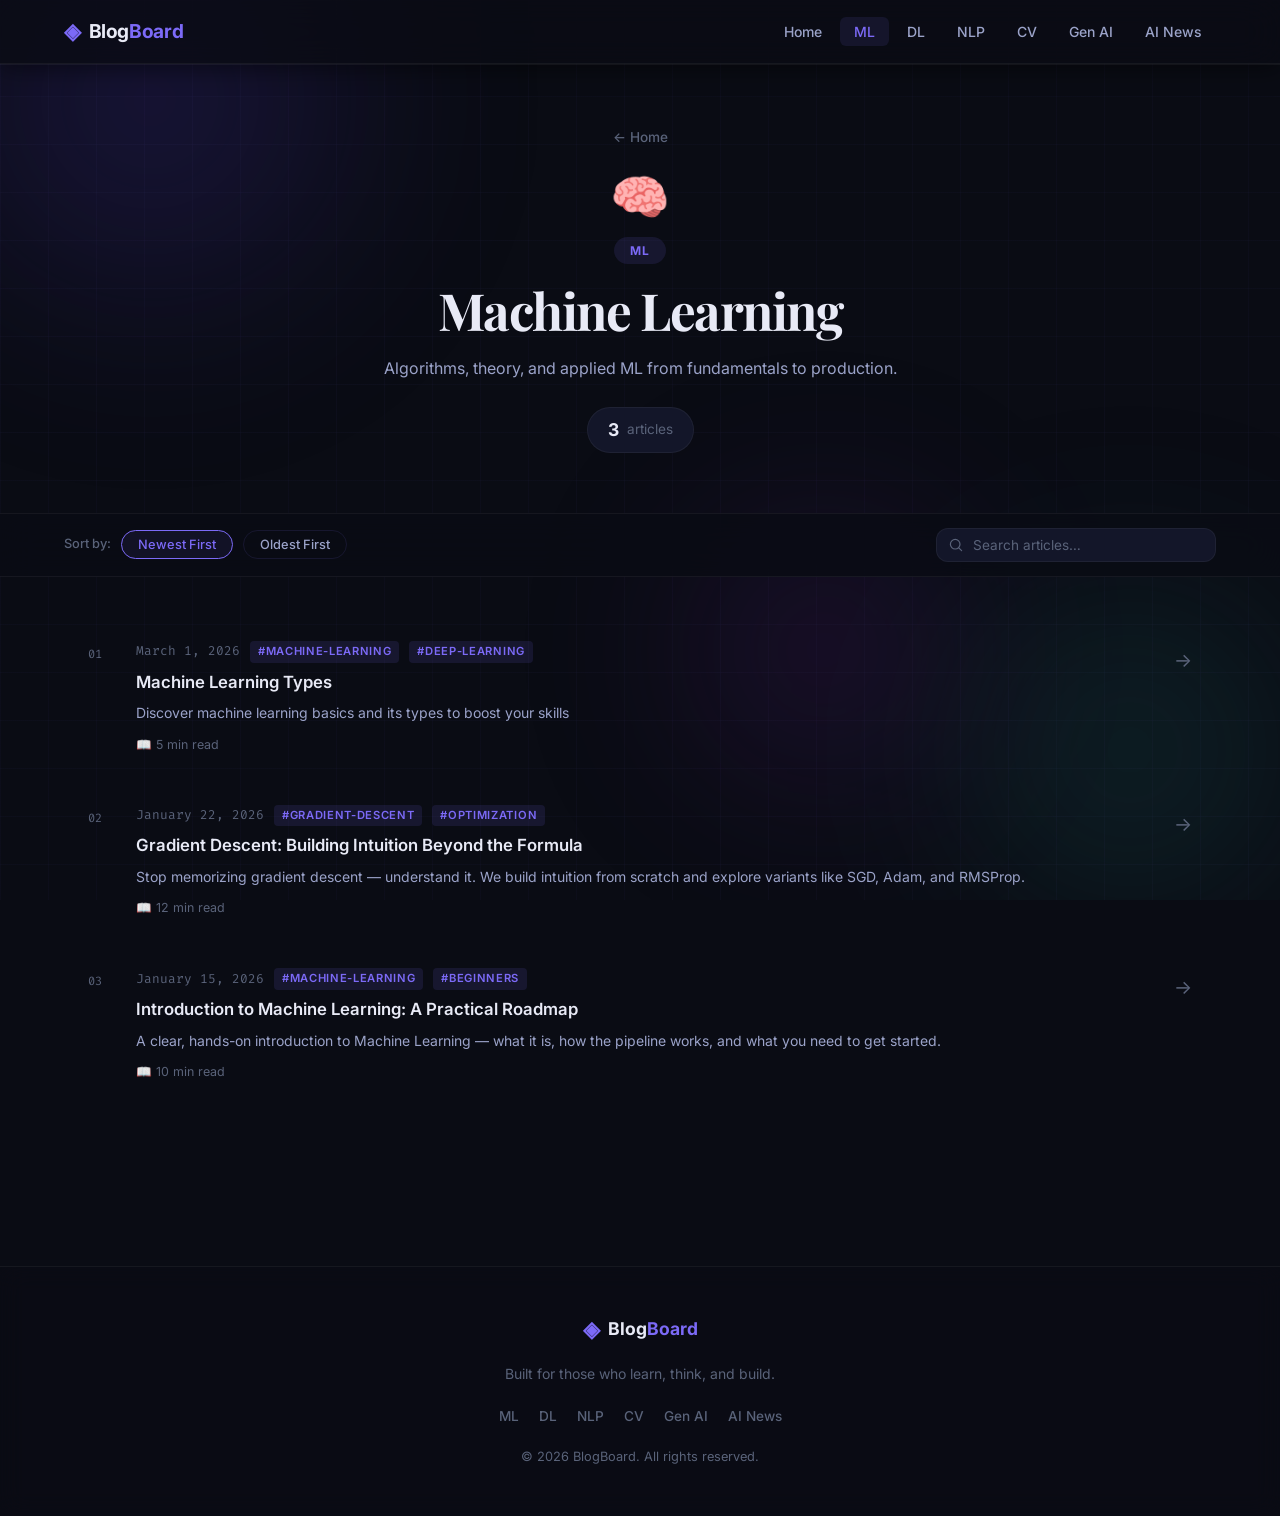
==== frontend/category.html @ 95d6a662 "Merge master into main" ====
<!DOCTYPE html>
<html lang="en">

<head>
    <meta charset="UTF-8" />
    <meta name="viewport" content="width=device-width, initial-scale=1.0" />
    <title>Category — BlogBoard</title>
    <meta name="description" content="Browse all articles in this category." />
    <link rel="preconnect" href="https://fonts.googleapis.com" />
    <link rel="preconnect" href="https://fonts.gstatic.com" crossorigin />
    <link
        href="https://fonts.googleapis.com/css2?family=Inter:wght@300;400;500;600;700&family=Fira+Code:wght@400;500&family=Playfair+Display:wght@700;800&display=swap"
        rel="stylesheet" />
    <link rel="stylesheet" href="css/main.css" />
    <link rel="stylesheet" href="css/category.css" />
</head>

<body>
    <!-- Ambient Background -->
    <div class="ambient-bg">
        <div class="orb orb-1"></div>
        <div class="orb orb-2"></div>
        <div class="orb orb-3"></div>
        <div class="grid-overlay"></div>
    </div>

    <!-- Navigation -->
    <nav class="navbar" id="navbar">
        <div class="nav-inner">
            <a href="index.html" class="nav-logo">
                <span class="logo-icon">◈</span>
                <span class="logo-text">Blog<span class="logo-accent">Board</span></span>
            </a>
            <ul class="nav-links" id="navLinks">
                <li><a href="index.html" class="nav-link">Home</a></li>
                <li><a href="category.html#cat=ml" class="nav-link" data-cat="ml">ML</a></li>
                <li><a href="category.html#cat=dl" class="nav-link" data-cat="dl">DL</a></li>
                <li><a href="category.html#cat=nlp" class="nav-link" data-cat="nlp">NLP</a></li>
                <li><a href="category.html#cat=cv" class="nav-link" data-cat="cv">CV</a></li>
                <li><a href="category.html#cat=genai" class="nav-link" data-cat="genai">Gen AI</a></li>
                <li><a href="category.html#cat=ainews" class="nav-link" data-cat="ainews">AI News</a></li>
            </ul>
            <button class="hamburger" id="hamburger" aria-label="Menu">
                <span></span><span></span><span></span>
            </button>
        </div>
    </nav>

    <!-- Category Hero -->
    <section class="cat-hero">
        <div class="cat-hero-inner">
            <a href="index.html" class="breadcrumb">← Home</a>
            <div class="cat-hero-icon" id="catHeroIcon"></div>
            <div class="cat-badge" id="catBadge"></div>
            <h1 class="cat-hero-title" id="catHeroTitle">Loading…</h1>
            <p class="cat-hero-desc" id="catHeroDesc"></p>
            <div class="cat-count-wrap">
                <span id="catPostCount" class="cat-count">0</span>
                <span class="cat-count-label">articles</span>
            </div>
        </div>
    </section>

    <!-- Filter / Sort Bar -->
    <div class="filter-bar">
        <div class="filter-inner">
            <div class="filter-group">
                <span class="filter-label">Sort by:</span>
                <button class="filter-btn active" id="sortNewest" onclick="setSortOrder('newest')">Newest First</button>
                <button class="filter-btn" id="sortOldest" onclick="setSortOrder('oldest')">Oldest First</button>
            </div>
            <div class="search-wrap">
                <svg viewBox="0 0 20 20" fill="none" class="search-icon">
                    <circle cx="9" cy="9" r="6" stroke="currentColor" stroke-width="1.5" />
                    <path d="M13.5 13.5 L17 17" stroke="currentColor" stroke-width="1.5" stroke-linecap="round" />
                </svg>
                <input type="text" id="searchInput" class="search-input" placeholder="Search articles…" />
            </div>
        </div>
    </div>

    <!-- Blog List -->
    <main class="blog-list-section">
        <div class="blog-list" id="blogList">
            <div class="loading-spinner">
                <div class="spinner"></div>
                <p>Loading articles…</p>
            </div>
        </div>
        <div class="empty-state hidden" id="emptyState">
            <div class="empty-icon">📭</div>
            <h3>No articles found</h3>
            <p>Try a different search term or check back later.</p>
        </div>
    </main>

    <!-- Footer -->
    <footer class="footer">
        <div class="footer-inner">
            <div class="footer-logo">
                <span class="logo-icon">◈</span>
                <span class="logo-text">Blog<span class="logo-accent">Board</span></span>
            </div>
            <p class="footer-sub">Built for those who learn, think, and build.</p>
            <div class="footer-cats">
                <a href="category.html#cat=ml">ML</a>
                <a href="category.html#cat=dl">DL</a>
                <a href="category.html#cat=nlp">NLP</a>
                <a href="category.html#cat=cv">CV</a>
                <a href="category.html#cat=genai">Gen AI</a>
                <a href="category.html#cat=ainews">AI News</a>
            </div>
            <p class="footer-copy">© 2026 BlogBoard. All rights reserved.</p>
        </div>
    </footer>

    <script src="js/blogs-data.js"></script>
    <script src="js/category.js"></script>
</body>

</html>
---- frontend/css/main.css ----
/* ===================================================
   MAIN.CSS — Shared design system for BlogBoard
   Theme: Deep Midnight — Studying & Reading Optimized
   =================================================== */

:root {
  /* Core Palette — Low-blue, eye-comfortable dark */
  --bg-deep: #0a0c14;
  --bg-surface: #0f1120;
  --bg-card: #131629;
  --bg-card-hover: #181d35;
  --bg-elevated: #1c2240;

  /* Accent Colors */
  --accent-primary: #7c6af7;
  --accent-primary-glow: rgba(124, 106, 247, 0.25);
  --accent-secondary: #4fc8b8;
  --accent-tertiary: #f7b96a;
  --accent-danger: #f76a6a;

  /* Text */
  --text-primary: #e8eaf6;
  --text-secondary: #9ba3c9;
  --text-muted: #5a637a;
  --text-accent: #a89cf7;

  /* Category Accent Colors */
  --cat-ml: #7c6af7;
  --cat-dl: #4fc8b8;
  --cat-nlp: #f7b96a;
  --cat-cv: #f76a6a;
  --cat-genai: #d06af7;
  --cat-ainews: #6ab4f7;

  /* Borders */
  --border: rgba(124, 106, 247, 0.12);
  --border-hover: rgba(124, 106, 247, 0.35);
  --border-card: rgba(255, 255, 255, 0.05);

  /* Typography */
  --font-sans: 'Inter', -apple-system, sans-serif;
  --font-serif: 'Playfair Display', Georgia, serif;
  --font-mono: 'Fira Code', 'Courier New', monospace;

  /* Spacing */
  --nav-height: 64px;
  --max-width: 1200px;
  --radius-sm: 6px;
  --radius-md: 12px;
  --radius-lg: 20px;
  --radius-xl: 28px;

  /* Shadows */
  --shadow-card: 0 4px 24px rgba(0,0,0,0.4), 0 1px 4px rgba(0,0,0,0.2);
  --shadow-glow: 0 0 40px rgba(124, 106, 247, 0.15);
  --shadow-nav: 0 1px 0 rgba(255,255,255,0.05), 0 4px 24px rgba(0,0,0,0.5);

  /* Transitions */
  --trans-fast: 0.15s ease;
  --trans-base: 0.25s ease;
  --trans-slow: 0.4s cubic-bezier(0.4, 0, 0.2, 1);
}

/* ── Reset & Base ── */
*, *::before, *::after {
  box-sizing: border-box;
  margin: 0;
  padding: 0;
}

html {
  scroll-behavior: smooth;
  font-size: 16px;
}

body {
  background: var(--bg-deep);
  color: var(--text-primary);
  font-family: var(--font-sans);
  line-height: 1.6;
  min-height: 100vh;
  overflow-x: hidden;
  -webkit-font-smoothing: antialiased;
}

a {
  color: inherit;
  text-decoration: none;
}

img {
  max-width: 100%;
  display: block;
}

/* ── Ambient Background ── */
.ambient-bg {
  position: fixed;
  inset: 0;
  z-index: 0;
  pointer-events: none;
  overflow: hidden;
}

.orb {
  position: absolute;
  border-radius: 50%;
  filter: blur(80px);
  opacity: 0.35;
  animation: orbDrift 20s ease-in-out infinite;
}

.orb-1 {
  width: 600px;
  height: 600px;
  background: radial-gradient(circle, #3b2a8f 0%, transparent 70%);
  top: -200px;
  left: -150px;
  animation-delay: 0s;
}

.orb-2 {
  width: 500px;
  height: 500px;
  background: radial-gradient(circle, #1a5555 0%, transparent 70%);
  bottom: -100px;
  right: -100px;
  animation-delay: -7s;
}

.orb-3 {
  width: 400px;
  height: 400px;
  background: radial-gradient(circle, #4a1a6e 0%, transparent 70%);
  top: 50%;
  right: 20%;
  animation-delay: -14s;
}

@keyframes orbDrift {
  0%, 100% { transform: translate(0, 0) scale(1); }
  33% { transform: translate(30px, -30px) scale(1.05); }
  66% { transform: translate(-20px, 20px) scale(0.95); }
}

.grid-overlay {
  position: absolute;
  inset: 0;
  background-image:
    linear-gradient(rgba(124, 106, 247, 0.03) 1px, transparent 1px),
    linear-gradient(90deg, rgba(124, 106, 247, 0.03) 1px, transparent 1px);
  background-size: 48px 48px;
}

#particleCanvas {
  position: absolute;
  inset: 0;
  width: 100%;
  height: 100%;
}

/* ── Navigation ── */
.navbar {
  position: fixed;
  top: 0;
  left: 0;
  right: 0;
  z-index: 1000;
  height: var(--nav-height);
  background: rgba(10, 12, 20, 0.8);
  backdrop-filter: blur(20px);
  -webkit-backdrop-filter: blur(20px);
  border-bottom: 1px solid var(--border-card);
  box-shadow: var(--shadow-nav);
  transition: background var(--trans-base);
}

.navbar.scrolled {
  background: rgba(10, 12, 20, 0.95);
}

.nav-inner {
  max-width: var(--max-width);
  margin: 0 auto;
  padding: 0 24px;
  height: 100%;
  display: flex;
  align-items: center;
  justify-content: space-between;
  gap: 24px;
}

.nav-logo {
  display: flex;
  align-items: center;
  gap: 8px;
  font-weight: 700;
  font-size: 1.2rem;
  letter-spacing: -0.02em;
  flex-shrink: 0;
}

.logo-icon {
  color: var(--accent-primary);
  font-size: 1.4rem;
  line-height: 1;
}

.logo-text {
  color: var(--text-primary);
}

.logo-accent {
  color: var(--accent-primary);
}

.nav-links {
  display: flex;
  list-style: none;
  gap: 4px;
  align-items: center;
}

.nav-link {
  padding: 6px 14px;
  border-radius: var(--radius-sm);
  font-size: 0.875rem;
  font-weight: 500;
  color: var(--text-secondary);
  transition: color var(--trans-fast), background var(--trans-fast);
}

.nav-link:hover,
.nav-link.active {
  color: var(--text-primary);
  background: rgba(124, 106, 247, 0.1);
}

.nav-link.active {
  color: var(--accent-primary);
}

/* Hamburger */
.hamburger {
  display: none;
  flex-direction: column;
  gap: 5px;
  background: none;
  border: none;
  cursor: pointer;
  padding: 4px;
}

.hamburger span {
  display: block;
  width: 22px;
  height: 2px;
  background: var(--text-secondary);
  border-radius: 2px;
  transition: all var(--trans-base);
}

/* ── Buttons ── */
.btn-primary {
  display: inline-flex;
  align-items: center;
  gap: 8px;
  padding: 12px 28px;
  background: var(--accent-primary);
  color: white;
  font-weight: 600;
  font-size: 0.95rem;
  border-radius: var(--radius-md);
  border: none;
  cursor: pointer;
  transition: background var(--trans-fast), transform var(--trans-fast), box-shadow var(--trans-fast);
  box-shadow: 0 4px 20px rgba(124, 106, 247, 0.35);
}

.btn-primary:hover {
  background: #9178ff;
  transform: translateY(-1px);
  box-shadow: 0 8px 28px rgba(124, 106, 247, 0.45);
}

.btn-ghost {
  display: inline-flex;
  align-items: center;
  gap: 6px;
  padding: 12px 24px;
  background: transparent;
  color: var(--text-secondary);
  font-weight: 500;
  font-size: 0.95rem;
  border-radius: var(--radius-md);
  border: 1px solid var(--border);
  cursor: pointer;
  transition: color var(--trans-fast), border-color var(--trans-fast), background var(--trans-fast);
}

.btn-ghost:hover {
  color: var(--text-primary);
  border-color: var(--border-hover);
  background: rgba(124, 106, 247, 0.06);
}

.btn-ghost-sm {
  display: inline-flex;
  align-items: center;
  gap: 6px;
  padding: 8px 18px;
  background: transparent;
  color: var(--text-secondary);
  font-weight: 500;
  font-size: 0.85rem;
  border-radius: var(--radius-sm);
  border: 1px solid var(--border);
  cursor: pointer;
  transition: all var(--trans-fast);
}

.btn-ghost-sm:hover {
  color: var(--accent-primary);
  border-color: var(--border-hover);
}

/* ── Section Shared ── */
.section-header {
  text-align: center;
  margin-bottom: 56px;
}

.section-tag {
  display: inline-block;
  padding: 4px 14px;
  background: rgba(124, 106, 247, 0.12);
  color: var(--accent-primary);
  border-radius: 999px;
  font-size: 0.75rem;
  font-weight: 600;
  letter-spacing: 0.08em;
  text-transform: uppercase;
  margin-bottom: 12px;
}

.section-title {
  font-family: var(--font-serif);
  font-size: clamp(2rem, 4vw, 2.8rem);
  color: var(--text-primary);
  line-height: 1.2;
  letter-spacing: -0.02em;
  margin-bottom: 12px;
}

.section-sub {
  font-size: 1rem;
  color: var(--text-secondary);
  max-width: 560px;
  margin: 0 auto;
  line-height: 1.7;
}

/* ── Gradient Text ── */
.gradient-text {
  background: linear-gradient(135deg, var(--accent-primary), var(--accent-secondary));
  -webkit-background-clip: text;
  -webkit-text-fill-color: transparent;
  background-clip: text;
}

/* ── Loading Spinner ── */
.loading-spinner {
  display: flex;
  flex-direction: column;
  align-items: center;
  gap: 16px;
  padding: 60px 20px;
  color: var(--text-muted);
  font-size: 0.9rem;
}

.spinner {
  width: 36px;
  height: 36px;
  border: 3px solid rgba(124, 106, 247, 0.15);
  border-top-color: var(--accent-primary);
  border-radius: 50%;
  animation: spin 0.8s linear infinite;
}

@keyframes spin {
  to { transform: rotate(360deg); }
}

/* ── Footer ── */
.footer {
  position: relative;
  z-index: 10;
  margin-top: 80px;
  border-top: 1px solid var(--border-card);
  background: rgba(10, 12, 20, 0.8);
  backdrop-filter: blur(12px);
}

.footer-inner {
  max-width: var(--max-width);
  margin: 0 auto;
  padding: 48px 24px;
  display: flex;
  flex-direction: column;
  align-items: center;
  gap: 20px;
  text-align: center;
}

.footer-logo {
  display: flex;
  align-items: center;
  gap: 8px;
  font-weight: 700;
  font-size: 1.1rem;
}

.footer-sub {
  color: var(--text-muted);
  font-size: 0.875rem;
}

.footer-cats {
  display: flex;
  gap: 20px;
  flex-wrap: wrap;
  justify-content: center;
}

.footer-cats a {
  color: var(--text-muted);
  font-size: 0.85rem;
  font-weight: 500;
  transition: color var(--trans-fast);
}

.footer-cats a:hover {
  color: var(--accent-primary);
}

.footer-copy {
  color: var(--text-muted);
  font-size: 0.8rem;
}

/* ── Category Color Accents ── */
.accent-ml { --cat-color: var(--cat-ml); }
.accent-dl { --cat-color: var(--cat-dl); }
.accent-nlp { --cat-color: var(--cat-nlp); }
.accent-cv { --cat-color: var(--cat-cv); }
.accent-genai { --cat-color: var(--cat-genai); }
.accent-ainews { --cat-color: var(--cat-ainews); }

/* ── Utility ── */
.hidden { display: none !important; }

/* ── Responsive ── */
@media (max-width: 768px) {
  .nav-links {
    display: none;
    position: fixed;
    top: var(--nav-height);
    left: 0;
    right: 0;
    background: rgba(10, 12, 20, 0.98);
    backdrop-filter: blur(20px);
    flex-direction: column;
    padding: 20px 24px;
    gap: 4px;
    border-bottom: 1px solid var(--border-card);
  }

  .nav-links.open {
    display: flex;
  }

  .nav-link {
    padding: 10px 14px;
    width: 100%;
  }

  .hamburger {
    display: flex;
  }

  .hamburger.open span:nth-child(1) { transform: rotate(45deg) translate(5px, 5px); }
  .hamburger.open span:nth-child(2) { opacity: 0; }
  .hamburger.open span:nth-child(3) { transform: rotate(-45deg) translate(5px, -5px); }
}
---- frontend/css/category.css ----
/* ===================================================
   CATEGORY.CSS — Category listing page styles
   =================================================== */

/* ── Category Hero ── */
.cat-hero {
    position: relative;
    z-index: 10;
    padding: calc(var(--nav-height) + 60px) 24px 60px;
    text-align: center;
}

.cat-hero-inner {
    max-width: 680px;
    margin: 0 auto;
}

.breadcrumb {
    display: inline-flex;
    align-items: center;
    gap: 6px;
    color: var(--text-muted);
    font-size: 0.85rem;
    font-weight: 500;
    margin-bottom: 24px;
    transition: color var(--trans-fast);
}

.breadcrumb:hover {
    color: var(--accent-primary);
}

.cat-hero-icon {
    font-size: 3rem;
    margin-bottom: 16px;
    line-height: 1;
}

.cat-badge {
    display: inline-block;
    padding: 4px 16px;
    border-radius: 999px;
    font-size: 0.75rem;
    font-weight: 700;
    letter-spacing: 0.08em;
    text-transform: uppercase;
    margin-bottom: 16px;
}

.cat-hero-title {
    font-family: var(--font-serif);
    font-size: clamp(2rem, 5vw, 3.2rem);
    color: var(--text-primary);
    letter-spacing: -0.03em;
    line-height: 1.2;
    margin-bottom: 14px;
}

.cat-hero-desc {
    font-size: 1rem;
    color: var(--text-secondary);
    line-height: 1.7;
    margin-bottom: 24px;
}

.cat-count-wrap {
    display: inline-flex;
    align-items: center;
    gap: 8px;
    padding: 8px 20px;
    background: var(--bg-card);
    border: 1px solid var(--border-card);
    border-radius: 999px;
}

.cat-count {
    font-size: 1.1rem;
    font-weight: 700;
    color: var(--text-primary);
}

.cat-count-label {
    font-size: 0.85rem;
    color: var(--text-muted);
}

/* ── Filter Bar ── */
.filter-bar {
    position: sticky;
    top: var(--nav-height);
    z-index: 100;
    background: rgba(10, 12, 20, 0.85);
    backdrop-filter: blur(16px);
    border-bottom: 1px solid var(--border-card);
    border-top: 1px solid var(--border-card);
}

.filter-inner {
    max-width: var(--max-width);
    margin: 0 auto;
    padding: 14px 24px;
    display: flex;
    align-items: center;
    justify-content: space-between;
    gap: 16px;
    flex-wrap: wrap;
}

.filter-group {
    display: flex;
    align-items: center;
    gap: 10px;
}

.filter-label {
    font-size: 0.8rem;
    color: var(--text-muted);
    font-weight: 500;
}

.filter-btn {
    padding: 6px 16px;
    border-radius: 999px;
    border: 1px solid var(--border);
    background: transparent;
    color: var(--text-secondary);
    font-size: 0.8rem;
    font-weight: 500;
    cursor: pointer;
    font-family: var(--font-sans);
    transition: all var(--trans-fast);
}

.filter-btn.active,
.filter-btn:hover {
    border-color: var(--accent-primary);
    color: var(--accent-primary);
    background: rgba(124, 106, 247, 0.08);
}

.search-wrap {
    position: relative;
    flex: 0 1 280px;
}

.search-icon {
    position: absolute;
    left: 12px;
    top: 50%;
    transform: translateY(-50%);
    width: 16px;
    height: 16px;
    color: var(--text-muted);
    pointer-events: none;
}

.search-input {
    width: 100%;
    padding: 8px 14px 8px 36px;
    background: var(--bg-card);
    border: 1px solid var(--border-card);
    border-radius: var(--radius-md);
    color: var(--text-primary);
    font-size: 0.85rem;
    font-family: var(--font-sans);
    outline: none;
    transition: border-color var(--trans-fast);
}

.search-input::placeholder {
    color: var(--text-muted);
}

.search-input:focus {
    border-color: var(--accent-primary);
}

/* ── Blog List ── */
.blog-list-section {
    position: relative;
    z-index: 10;
    max-width: var(--max-width);
    margin: 0 auto;
    padding: 40px 24px 80px;
}

.blog-list {
    display: flex;
    flex-direction: column;
    gap: 2px;
}

/* Blog List Item */
.blog-item {
    display: flex;
    align-items: flex-start;
    gap: 20px;
    padding: 24px;
    background: transparent;
    border-radius: var(--radius-md);
    transition: all var(--trans-base);
    cursor: pointer;
    text-decoration: none;
    color: inherit;
    position: relative;
}

.blog-item::before {
    content: '';
    position: absolute;
    left: 0;
    top: 0;
    bottom: 0;
    width: 2px;
    border-radius: 2px;
    background: var(--accent-primary);
    opacity: 0;
    transform: scaleY(0);
    transition: all var(--trans-base);
}

.blog-item:hover {
    background: var(--bg-card);
}

.blog-item:hover::before {
    opacity: 1;
    transform: scaleY(1);
}

.blog-item-num {
    font-family: var(--font-mono);
    font-size: 0.75rem;
    color: var(--text-muted);
    min-width: 28px;
    padding-top: 4px;
    flex-shrink: 0;
}

.blog-item-body {
    flex: 1;
    min-width: 0;
}

.blog-item-meta {
    display: flex;
    align-items: center;
    gap: 10px;
    margin-bottom: 8px;
    flex-wrap: wrap;
}

.blog-item-date {
    font-size: 0.8rem;
    font-family: var(--font-mono);
    color: var(--text-muted);
}

.blog-item-tag {
    font-size: 0.7rem;
    font-weight: 600;
    text-transform: uppercase;
    letter-spacing: 0.06em;
    padding: 2px 8px;
    border-radius: 4px;
}

.blog-item-title {
    font-size: 1.05rem;
    font-weight: 600;
    color: var(--text-primary);
    line-height: 1.4;
    margin-bottom: 8px;
    transition: color var(--trans-fast);
}

.blog-item:hover .blog-item-title {
    color: var(--accent-primary);
}

.blog-item-desc {
    font-size: 0.875rem;
    color: var(--text-secondary);
    line-height: 1.6;
    display: -webkit-box;
    -webkit-line-clamp: 2;
    -webkit-box-orient: vertical;
    overflow: hidden;
}

.blog-item-footer {
    display: flex;
    align-items: center;
    gap: 12px;
    margin-top: 10px;
}

.read-time {
    font-size: 0.78rem;
    color: var(--text-muted);
}

.blog-item-arrow {
    margin-left: auto;
    color: var(--text-muted);
    font-size: 1.2rem;
    flex-shrink: 0;
    transition: transform var(--trans-fast), color var(--trans-fast);
    padding-top: 4px;
}

.blog-item:hover .blog-item-arrow {
    transform: translateX(4px);
    color: var(--accent-primary);
}

/* ── Empty State ── */
.empty-state {
    text-align: center;
    padding: 80px 20px;
    color: var(--text-muted);
}

.empty-icon {
    font-size: 3rem;
    margin-bottom: 16px;
}

.empty-state h3 {
    font-size: 1.2rem;
    color: var(--text-secondary);
    margin-bottom: 8px;
}

.empty-state p {
    font-size: 0.9rem;
}

/* ── Category Color Themes ── */
.theme-ml .cat-badge {
    background: rgba(124, 106, 247, 0.15);
    color: var(--cat-ml);
}

.theme-dl .cat-badge {
    background: rgba(79, 200, 184, 0.15);
    color: var(--cat-dl);
}

.theme-nlp .cat-badge {
    background: rgba(247, 185, 106, 0.15);
    color: var(--cat-nlp);
}

.theme-cv .cat-badge {
    background: rgba(247, 106, 106, 0.15);
    color: var(--cat-cv);
}

.theme-genai .cat-badge {
    background: rgba(208, 106, 247, 0.15);
    color: var(--cat-genai);
}

.theme-ainews .cat-badge {
    background: rgba(106, 180, 247, 0.15);
    color: var(--cat-ainews);
}

.theme-ml .blog-item::before {
    background: var(--cat-ml);
}

.theme-dl .blog-item::before {
    background: var(--cat-dl);
}

.theme-nlp .blog-item::before {
    background: var(--cat-nlp);
}

.theme-cv .blog-item::before {
    background: var(--cat-cv);
}

.theme-genai .blog-item::before {
    background: var(--cat-genai);
}

.theme-ainews .blog-item::before {
    background: var(--cat-ainews);
}

/* ── Responsive ── */
@media (max-width: 640px) {
    .filter-inner {
        flex-direction: column;
        align-items: flex-start;
    }

    .search-wrap {
        flex: 1 1 100%;
    }

    .blog-item-num {
        display: none;
    }
}
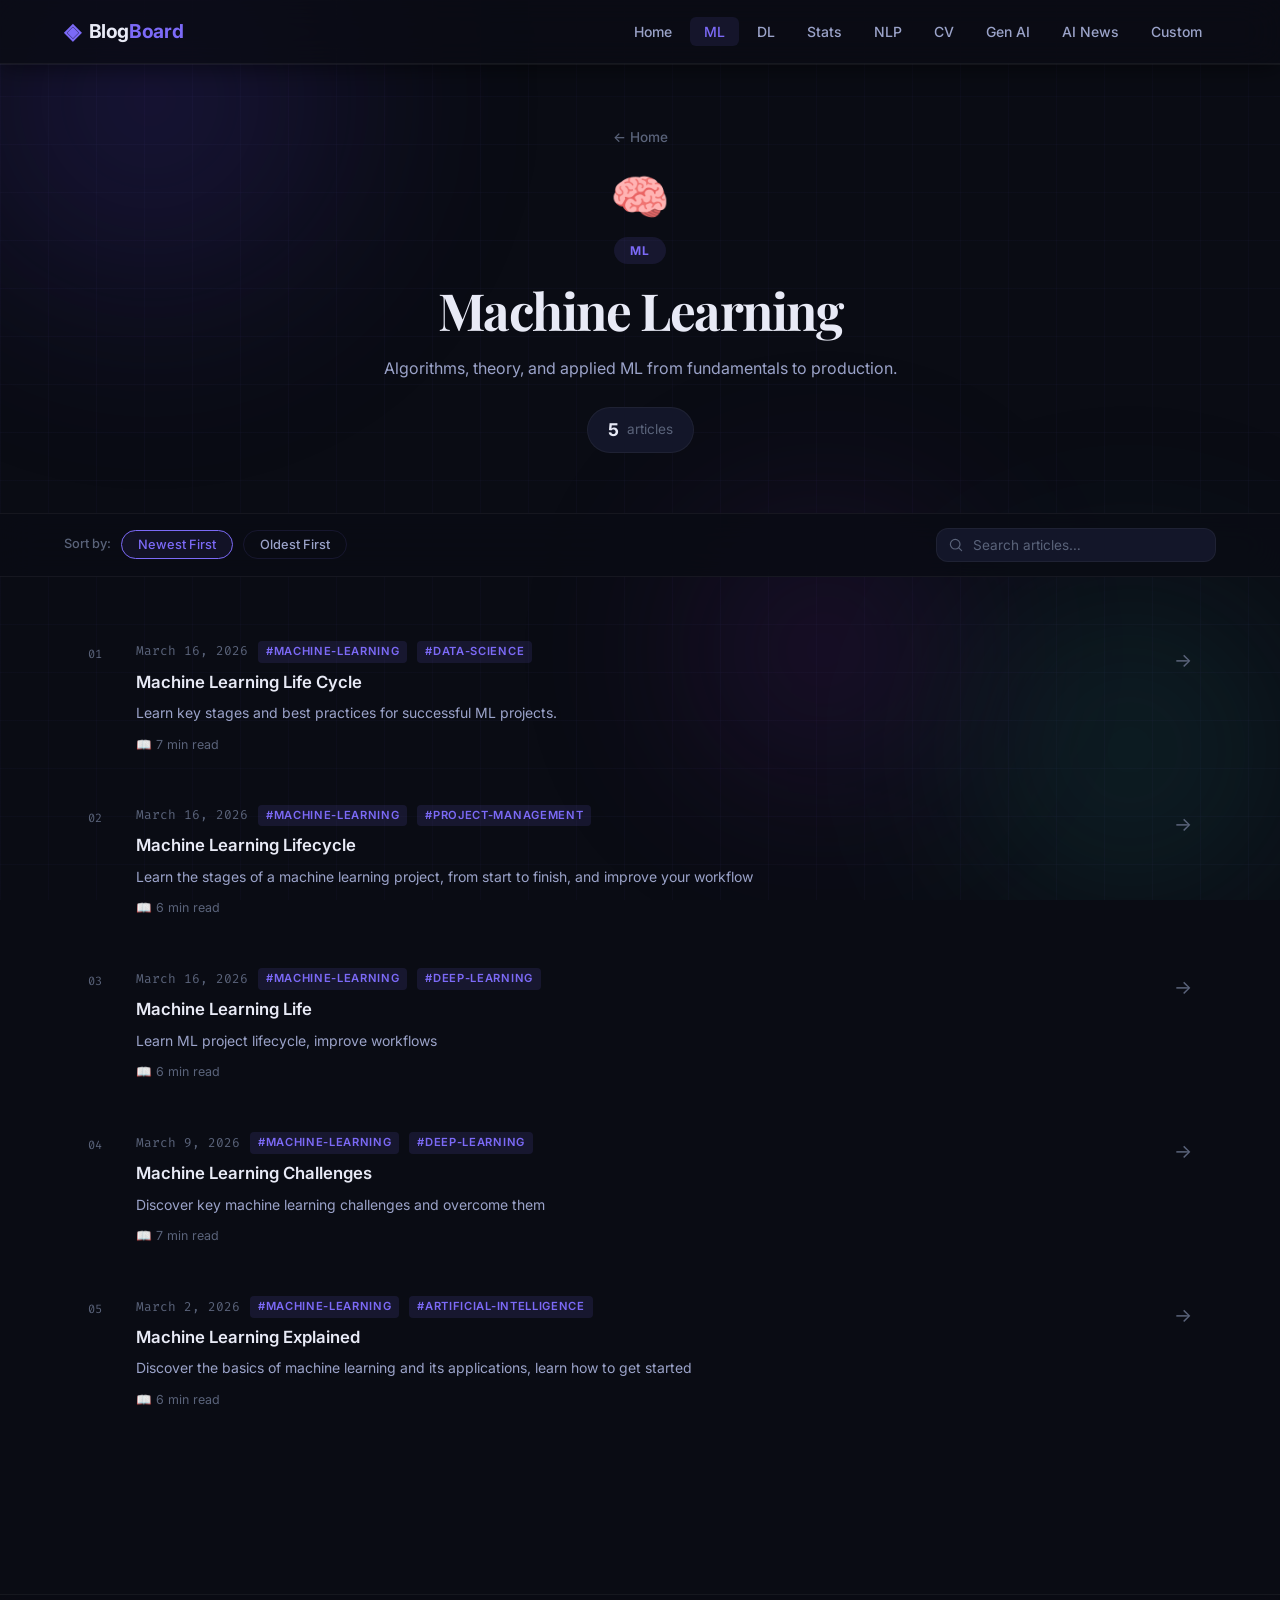
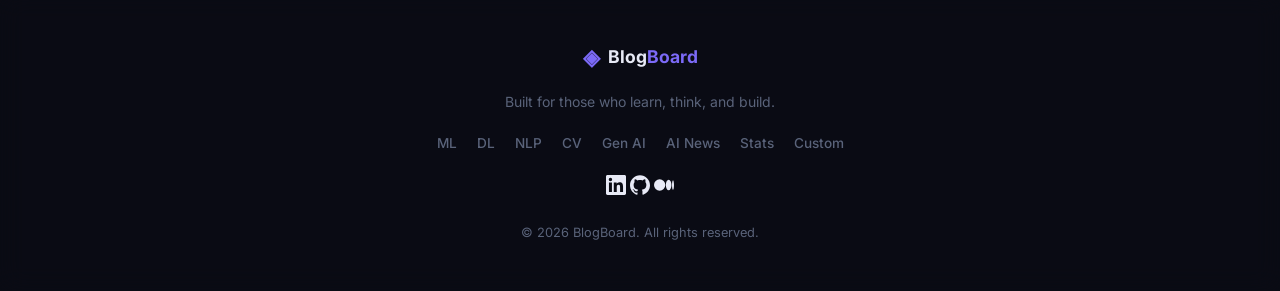
==== commit 904396c9: "could able to add and see the updated custom files on web" ====
--- a/frontend/category.html
+++ b/frontend/category.html
@@ -13,6 +13,7 @@
         rel="stylesheet" />
     <link rel="stylesheet" href="css/main.css" />
     <link rel="stylesheet" href="css/category.css" />
+    <link rel="icon" type="image/svg+xml" href="favicon.svg" />
 </head>
 
 <body>
@@ -35,10 +36,12 @@
                 <li><a href="index.html" class="nav-link">Home</a></li>
                 <li><a href="category.html#cat=ml" class="nav-link" data-cat="ml">ML</a></li>
                 <li><a href="category.html#cat=dl" class="nav-link" data-cat="dl">DL</a></li>
+                <li><a href="category.html#cat=statistics" class="nav-link" data-cat="statistics">Stats</a></li>
                 <li><a href="category.html#cat=nlp" class="nav-link" data-cat="nlp">NLP</a></li>
                 <li><a href="category.html#cat=cv" class="nav-link" data-cat="cv">CV</a></li>
                 <li><a href="category.html#cat=genai" class="nav-link" data-cat="genai">Gen AI</a></li>
                 <li><a href="category.html#cat=ainews" class="nav-link" data-cat="ainews">AI News</a></li>
+                <li><a href="category.html#cat=custom" class="nav-link" data-cat="custom">Custom</a></li>
             </ul>
             <button class="hamburger" id="hamburger" aria-label="Menu">
                 <span></span><span></span><span></span>
@@ -58,6 +61,7 @@
                 <span id="catPostCount" class="cat-count">0</span>
                 <span class="cat-count-label">articles</span>
             </div>
+            <div id="catScheduleBadge" class="cat-schedule-badge" style="display:none;"></div>
         </div>
     </section>
 
@@ -109,6 +113,31 @@
                 <a href="category.html#cat=cv">CV</a>
                 <a href="category.html#cat=genai">Gen AI</a>
                 <a href="category.html#cat=ainews">AI News</a>
+                <a href="category.html#cat=statistics">Stats</a>
+                <a href="category.html#cat=custom">Custom</a>
+            </div>
+            <div class="footer-social">
+                <a href="https://www.linkedin.com/in/ashant-kumar-21a0941a5/" target="_blank" rel="noopener" aria-label="LinkedIn"
+                    class="social-link">
+                    <svg viewBox="0 0 24 24" fill="currentColor" width="20" height="20">
+                        <path
+                            d="M20.447 20.452h-3.554v-5.569c0-1.328-.027-3.037-1.852-3.037-1.853 0-2.136 1.445-2.136 2.939v5.667H9.351V9h3.414v1.561h.046c.477-.9 1.637-1.85 3.37-1.85 3.601 0 4.267 2.37 4.267 5.455v6.286zM5.337 7.433a2.062 2.062 0 0 1-2.063-2.065 2.064 2.064 0 1 1 2.063 2.065zm1.782 13.019H3.555V9h3.564v11.452zM22.225 0H1.771C.792 0 0 .774 0 1.729v20.542C0 23.227.792 24 1.771 24h20.451C23.2 24 24 23.227 24 22.271V1.729C24 .774 23.2 0 22.222 0h.003z" />
+                    </svg>
+                </a>
+                <a href="https://github.com/ashantfet" target="_blank" rel="noopener" aria-label="GitHub"
+                    class="social-link">
+                    <svg viewBox="0 0 24 24" fill="currentColor" width="20" height="20">
+                        <path
+                            d="M12 .297c-6.63 0-12 5.373-12 12 0 5.303 3.438 9.8 8.205 11.385.6.113.82-.258.82-.577 0-.285-.01-1.04-.015-2.04-3.338.724-4.042-1.61-4.042-1.61C4.422 18.07 3.633 17.7 3.633 17.7c-1.087-.744.084-.729.084-.729 1.205.084 1.838 1.236 1.838 1.236 1.07 1.835 2.809 1.305 3.495.998.108-.776.417-1.305.76-1.605-2.665-.3-5.466-1.332-5.466-5.93 0-1.31.465-2.38 1.235-3.22-.135-.303-.54-1.523.105-3.176 0 0 1.005-.322 3.3 1.23.96-.267 1.98-.399 3-.405 1.02.006 2.04.138 3 .405 2.28-1.552 3.285-1.23 3.285-1.23.645 1.653.24 2.873.12 3.176.765.84 1.23 1.91 1.23 3.22 0 4.61-2.805 5.625-5.475 5.92.42.36.81 1.096.81 2.22 0 1.606-.015 2.896-.015 3.286 0 .315.21.69.825.57C20.565 22.092 24 17.592 24 12.297c0-6.627-5.373-12-12-12" />
+                    </svg>
+                </a>
+                <a href="https://medium.com/@mhemakalyan" target="_blank" rel="noopener" aria-label="Medium"
+                    class="social-link">
+                    <svg viewBox="0 0 24 24" fill="currentColor" width="20" height="20">
+                        <path
+                            d="M13.54 12a6.8 6.8 0 01-6.77 6.82A6.8 6.8 0 010 12a6.8 6.8 0 016.77-6.82A6.8 6.8 0 0113.54 12zM20.96 12c0 3.54-1.51 6.42-3.38 6.42-1.87 0-3.39-2.88-3.39-6.42s1.52-6.42 3.39-6.42 3.38 2.88 3.38 6.42M24 12c0 3.17-.53 5.75-1.19 5.75-.66 0-1.19-2.58-1.19-5.75s.53-5.75 1.19-5.75C23.47 6.25 24 8.83 24 12z" />
+                    </svg>
+                </a>
             </div>
             <p class="footer-copy">© 2026 BlogBoard. All rights reserved.</p>
         </div>
